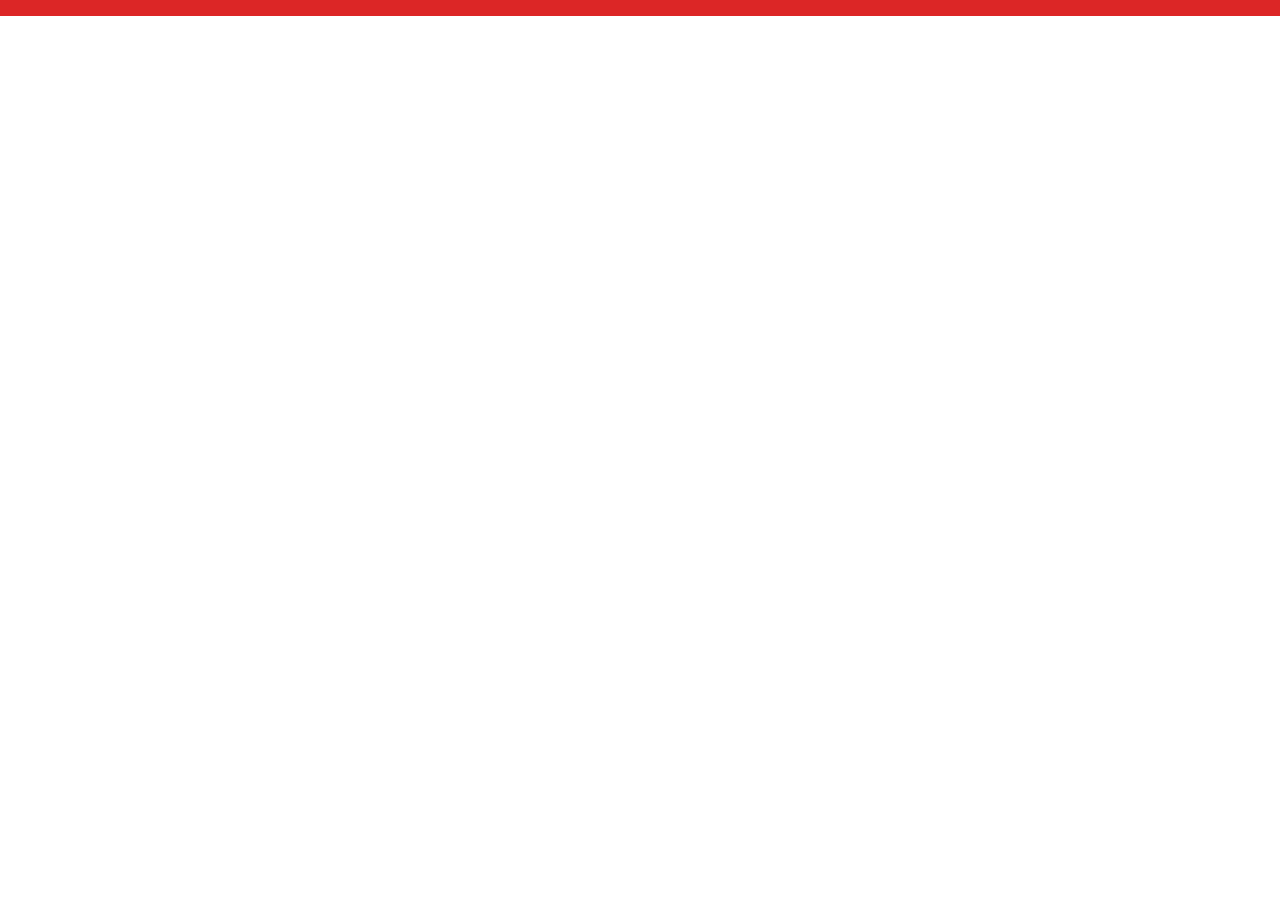
==== index.html @ db2e9e7a "Add files via upload" ====
<!doctype html>
<html lang="pt-br">
    <head>
        <meta charset="utf-8">
        <meta name="viewport" content="width=device-width, initial-scale=1">
        <title>Site Barão Antonina</title>
        <!-- Bootstrap 5 CSS -->
        <link href="https://cdn.jsdelivr.net/npm/bootstrap@5.3.2/dist/css/bootstrap.min.css" rel="stylesheet">
        <!-- Bootstrap Icons -->
        <link rel="stylesheet" href="https://cdn.jsdelivr.net/npm/bootstrap-icons@1.11.1/font/bootstrap-icons.css">
        <!-- Google Fonts -->
        <link href="https://fonts.googleapis.com/css2?family=Inter:wght@300;400;500;600;700&family=Playfair+Display:wght@700;800&display=swap" rel="stylesheet">
        <link href="https://cdn.jsdelivr.net/npm/bootstrap@5.3.8/dist/css/bootstrap.min.css" rel="stylesheet" integrity="sha384-sRIl4kxILFvY47J16cr9ZwB07vP4J8+LH7qKQnuqkuIAvNWLzeN8tE5YBujZqJLB" crossorigin="anonymous">
        <style>
            body {
                font-family: 'inter', sans-serif;
                background-color: white;
            }

            .breaking-new {
                background: #dc2626;
                color: white;
                padding: 0.5rem 0;
                font-size: 0.0rem;
            }

            .ticker-wrap {
                overflow: hidden;
                white-space: nowrap;
            }

            .ticker {
                display: inline-block;
                animation: ticker 30s linear infinite;
            }

            @keyframes ticker {
                0% {transform: translateX(100%);}
                100% {transform: translateX(-100%);}
            }
                
        </style>
    </head>
    <body>
        
        <!-- Breaking news ticker -->
            <div class="breaking-new">
                <div class="container">
                    <div class="d-flex align-intems-center">
                        <span class="badge bg-white text-danger me-3">Útima Notícia</span>
                        <div class="ticker-wrap flex-grow-1">
                            <div class="ticker">
                                📰 Útima notícia do colégio. 👀 Confira no site.
                            </div>
                        </div>
                    </div>
                </div>
            </div>
        
        
        
        
        
        
        <script src="https://cdn.jsdelivr.net/npm/bootstrap@5.3.8/dist/js/bootstrap.bundle.min.js" integrity="sha384-FKyoEForCGlyvwx9Hj09JcYn3nv7wiPVlz7YYwJrWVcXK/BmnVDxM+D2scQbITxI" crossorigin="anonymous"></script>
    </body>
</html>
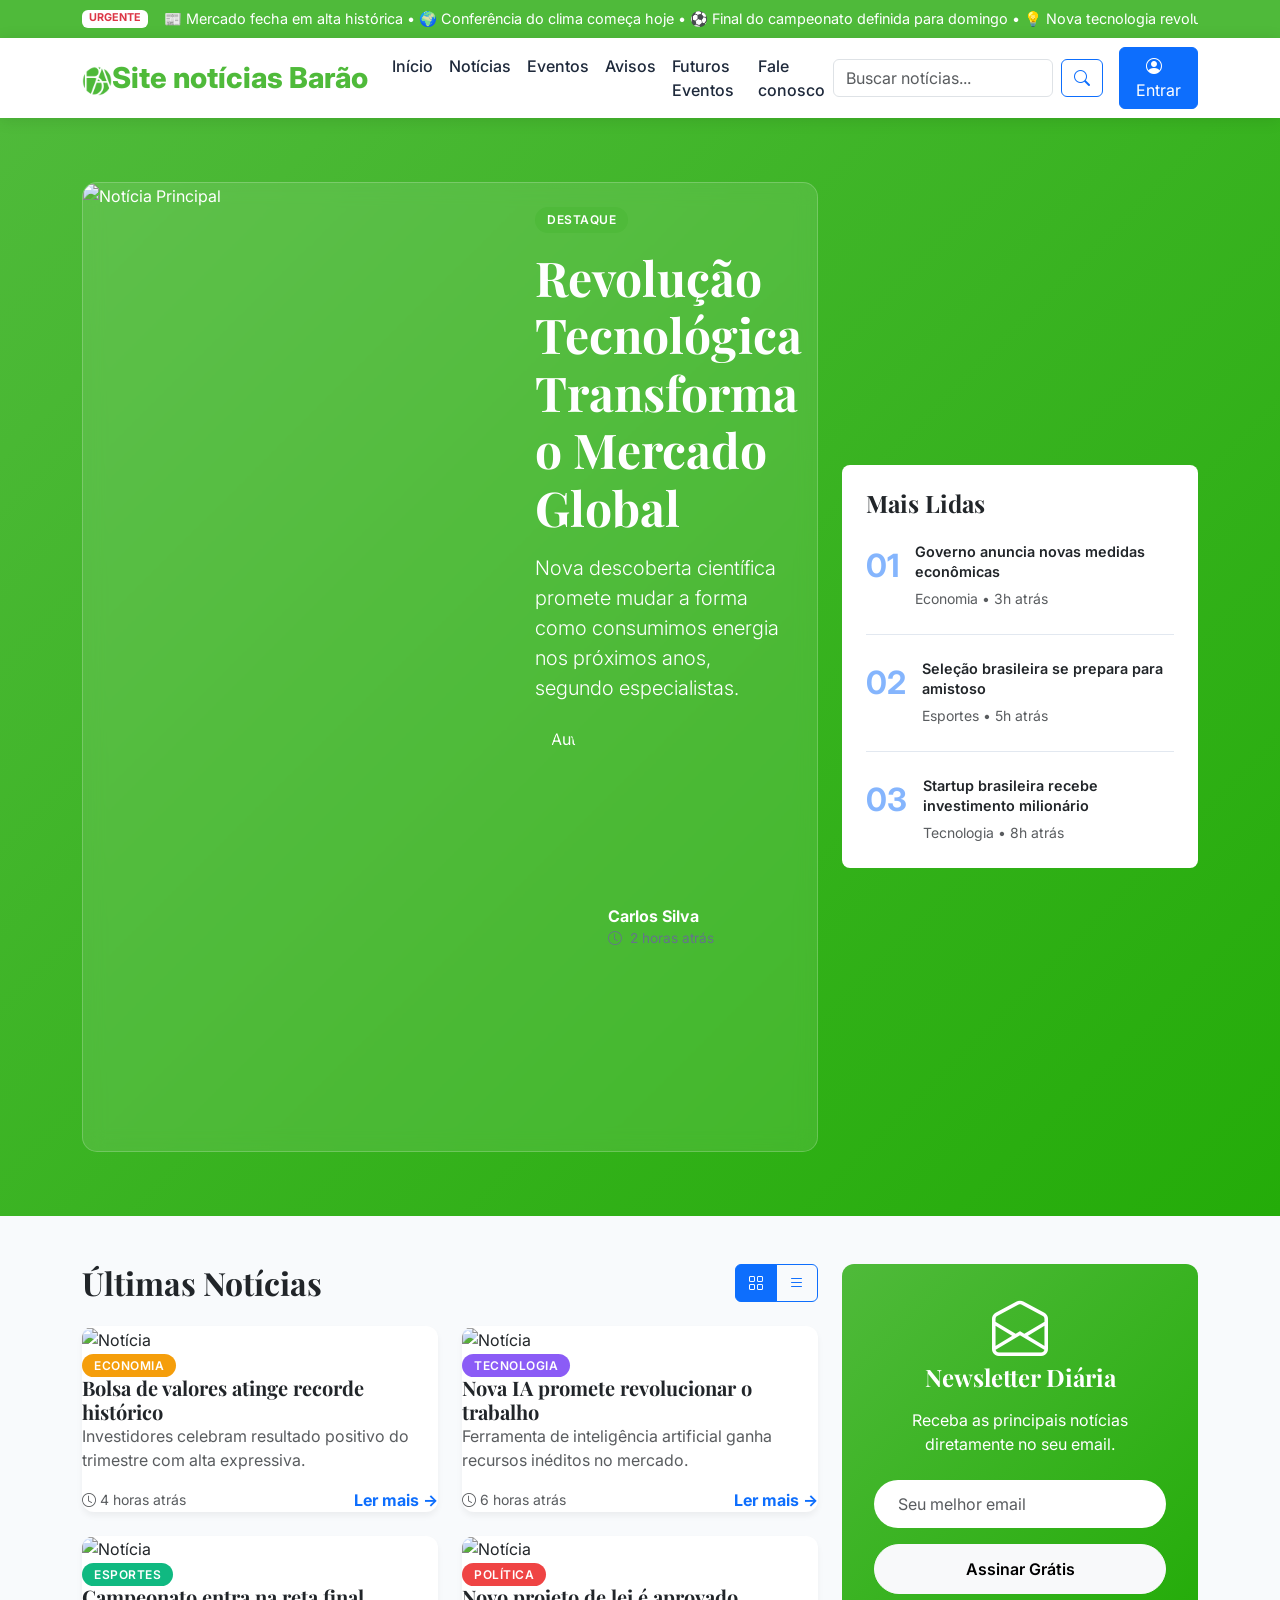
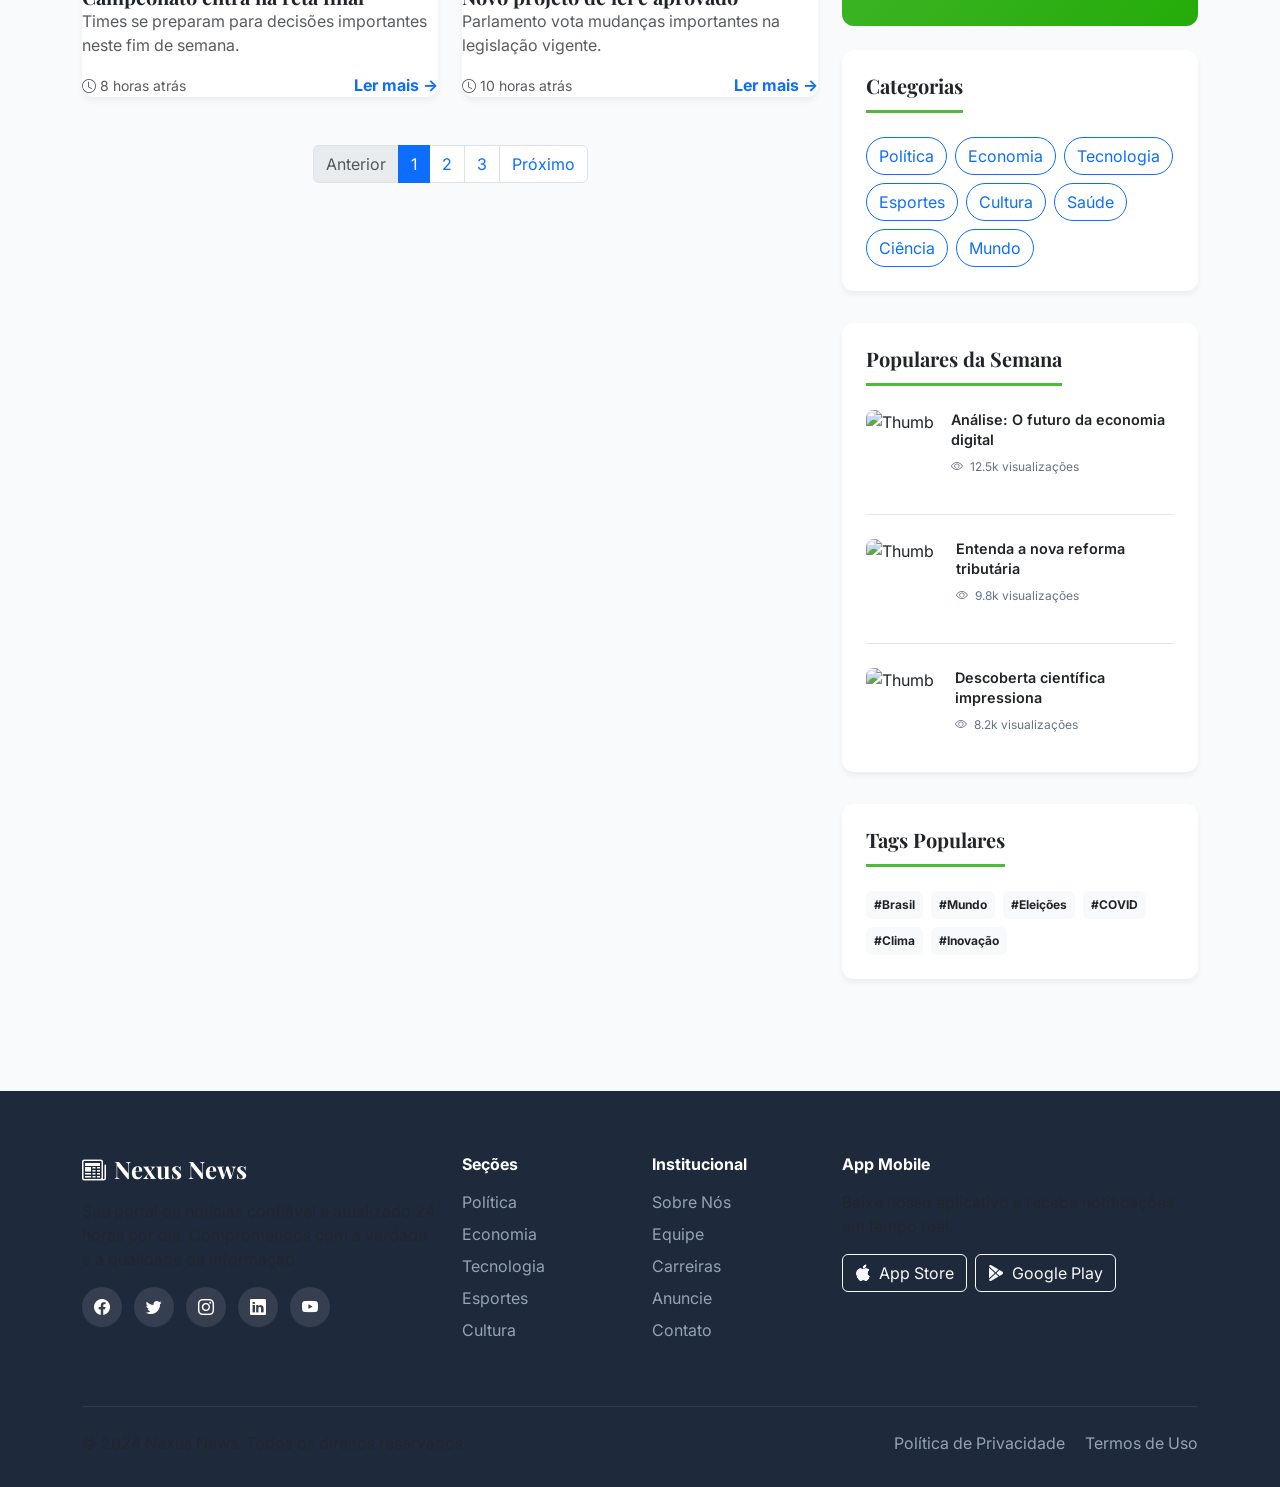
==== commit 40a99e45: "Add files via upload" ====
--- a/index.html
+++ b/index.html
@@ -1,67 +1,626 @@
-<!doctype html>
-<html lang="pt-br">
-    <head>
-        <meta charset="utf-8">
-        <meta name="viewport" content="width=device-width, initial-scale=1">
-        <title>Site Barão Antonina</title>
-        <!-- Bootstrap 5 CSS -->
-        <link href="https://cdn.jsdelivr.net/npm/bootstrap@5.3.2/dist/css/bootstrap.min.css" rel="stylesheet">
-        <!-- Bootstrap Icons -->
-        <link rel="stylesheet" href="https://cdn.jsdelivr.net/npm/bootstrap-icons@1.11.1/font/bootstrap-icons.css">
-        <!-- Google Fonts -->
-        <link href="https://fonts.googleapis.com/css2?family=Inter:wght@300;400;500;600;700&family=Playfair+Display:wght@700;800&display=swap" rel="stylesheet">
-        <link href="https://cdn.jsdelivr.net/npm/bootstrap@5.3.8/dist/css/bootstrap.min.css" rel="stylesheet" integrity="sha384-sRIl4kxILFvY47J16cr9ZwB07vP4J8+LH7qKQnuqkuIAvNWLzeN8tE5YBujZqJLB" crossorigin="anonymous">
-        <style>
-            body {
-                font-family: 'inter', sans-serif;
-                background-color: white;
+<!DOCTYPE html>
+<html lang="pt-BR">
+<head>
+    <meta charset="UTF-8">
+    <meta name="viewport" content="width=device-width, initial-scale=1.0">
+    <title>Nexus News - Notícias em Tempo Real</title>
+    
+    <!-- Bootstrap 5 CSS -->
+    <link href="https://cdn.jsdelivr.net/npm/bootstrap@5.3.2/dist/css/bootstrap.min.css" rel="stylesheet">
+    <!-- Bootstrap Icons -->
+    <link rel="stylesheet" href="https://cdn.jsdelivr.net/npm/bootstrap-icons@1.11.1/font/bootstrap-icons.css">
+    <!-- Google Fonts -->
+    <link href="https://fonts.googleapis.com/css2?family=Inter:wght@300;400;500;600;700&family=Playfair+Display:wght@700;800&display=swap" rel="stylesheet">
+    
+    <style>
+        :root {
+            --primary-color: #4fba3a;
+            --secondary-color: #24ac09;
+            --accent-color: #ffffff;
+            --dark-color: #1e293b;
+            --light-bg: #f8fafc;
+        }
+
+        body {
+            font-family: 'Inter', sans-serif;
+            background-color: var(--light-bg);
+        }
+
+        h1, h2, h3, h4, h5 {
+            font-family: 'Playfair Display', serif;
+        }
+
+        /* Navbar */
+        .navbar {
+            box-shadow: 0 2px 15px rgba(0,0,0,0.1);
+            background: white !important;
+        }
+
+        .navbar-brand {
+            font-weight: 800;
+            font-size: 1.8rem;
+            color: var(--primary-color) !important;
+        }
+
+        .nav-link {
+            font-weight: 500;
+            color: var(--dark-color) !important;
+            transition: color 0.3s;
+        }
+
+        .nav-link:hover {
+            color: var(--primary-color) !important;
+        }
+
+        /* Hero Section */
+        .hero-section {
+            background: linear-gradient(135deg, var(--primary-color) 0%, var(--secondary-color) 100%);
+            color: white;
+            padding: 4rem 0;
+            margin-bottom: 3rem;
+        }
+
+        .hero-card {
+            background: rgba(255,255,255,0.1);
+            backdrop-filter: blur(10px);
+            border-radius: 15px;
+            overflow: hidden;
+            border: 1px solid rgba(255,255,255,0.2);
+        }
+
+        .hero-card img {
+            height: 400px;
+            object-fit: cover;
+        }
+
+        /* News Cards */
+        .news-card {
+            background: white;
+            border-radius: 12px;
+            overflow: hidden;
+            box-shadow: 0 4px 6px rgba(0,0,0,0.05);
+            transition: transform 0.3s, box-shadow 0.3s;
+            height: 100%;
+            border: none;
+        }
+
+        .news-card:hover {
+            transform: translateY(-5px);
+            box-shadow: 0 12px 24px rgba(0,0,0,0.1);
+        }
+
+        .news-card img {
+            height: 220px;
+            object-fit: cover;
+        }
+
+        .category-badge {
+            background: var(--primary-color);
+            color: white;
+            padding: 0.25rem 0.75rem;
+            border-radius: 20px;
+            font-size: 0.75rem;
+            font-weight: 600;
+            text-transform: uppercase;
+            letter-spacing: 0.5px;
+        }
+
+        .category-tech { background: #8b5cf6; }
+        .category-politics { background: #ef4444; }
+        .category-sports { background: #10b981; }
+        .category-business { background: #f59e0b; }
+
+        /* Sidebar */
+        .sidebar-widget {
+            background: white;
+            border-radius: 12px;
+            padding: 1.5rem;
+            margin-bottom: 2rem;
+            box-shadow: 0 4px 6px rgba(0,0,0,0.05);
+        }
+
+        .widget-title {
+            font-weight: 700;
+            margin-bottom: 1.5rem;
+            padding-bottom: 0.75rem;
+            border-bottom: 3px solid var(--primary-color);
+            display: inline-block;
+        }
+
+        .news-list-item {
+            display: flex;
+            gap: 1rem;
+            margin-bottom: 1.5rem;
+            padding-bottom: 1.5rem;
+            border-bottom: 1px solid #e2e8f0;
+        }
+
+        .news-list-item:last-child {
+            border-bottom: none;
+            margin-bottom: 0;
+            padding-bottom: 0;
+        }
+
+        .news-list-item img {
+            width: 80px;
+            height: 80px;
+            object-fit: cover;
+            border-radius: 8px;
+        }
+
+        .news-list-item h6 {
+            font-size: 0.9rem;
+            font-weight: 600;
+            line-height: 1.4;
+            margin-bottom: 0.5rem;
+        }
+
+        .news-list-item .meta {
+            font-size: 0.75rem;
+            color: #64748b;
+        }
+
+        /* Newsletter */
+        .newsletter-box {
+            background: linear-gradient(135deg, var(--primary-color), var(--secondary-color));
+            color: white;
+            border-radius: 12px;
+            padding: 2rem;
+            text-align: center;
+        }
+
+        .newsletter-box input {
+            border-radius: 25px;
+            border: none;
+            padding: 0.75rem 1.5rem;
+        }
+
+        .newsletter-box button {
+            border-radius: 25px;
+            padding: 0.75rem 2rem;
+            font-weight: 600;
+        }
+
+        /* Footer */
+        footer {
+            background: var(--dark-color);
+            color: white;
+            padding: 4rem 0 2rem;
+            margin-top: 5rem;
+        }
+
+        .footer-link {
+            color: #94a3b8;
+            text-decoration: none;
+            transition: color 0.3s;
+        }
+
+        .footer-link:hover {
+            color: white;
+        }
+
+        .social-icon {
+            width: 40px;
+            height: 40px;
+            background: rgba(255,255,255,0.1);
+            border-radius: 50%;
+            display: inline-flex;
+            align-items: center;
+            justify-content: center;
+            color: white;
+            margin-right: 0.5rem;
+            transition: background 0.3s;
+        }
+
+        .social-icon:hover {
+            background: var(--primary-color);
+            color: white;
+        }
+
+        /* Date Badge */
+        .date-badge {
+            color: #64748b;
+            font-size: 0.85rem;
+            display: flex;
+            align-items: center;
+            gap: 0.5rem;
+        }
+
+        /* Breaking News Ticker */
+        .breaking-news {
+            background: #4fba3a;
+            color: white;
+            padding: 0.5rem 0;
+            font-size: 0.9rem;
+        }
+
+        .ticker-wrap {
+            overflow: hidden;
+            white-space: nowrap;
+        }
+
+        .ticker {
+            display: inline-block;
+            animation: ticker 30s linear infinite;
+        }
+
+        @keyframes ticker {
+            0% { transform: translateX(100%); }
+            100% { transform: translateX(-100%); }
+        }
+
+        /* Responsive */
+        @media (max-width: 768px) {
+            .hero-card img {
+                height: 250px;
             }
-
-            .breaking-new {
-                background: #dc2626;
-                color: white;
-                padding: 0.5rem 0;
-                font-size: 0.0rem;
-            }
-
-            .ticker-wrap {
-                overflow: hidden;
-                white-space: nowrap;
-            }
-
-            .ticker {
-                display: inline-block;
-                animation: ticker 30s linear infinite;
-            }
-
-            @keyframes ticker {
-                0% {transform: translateX(100%);}
-                100% {transform: translateX(-100%);}
-            }
-                
-        </style>
-    </head>
-    <body>
-        
-        <!-- Breaking news ticker -->
-            <div class="breaking-new">
-                <div class="container">
-                    <div class="d-flex align-intems-center">
-                        <span class="badge bg-white text-danger me-3">Útima Notícia</span>
-                        <div class="ticker-wrap flex-grow-1">
-                            <div class="ticker">
-                                📰 Útima notícia do colégio. 👀 Confira no site.
-                            </div>
-                        </div>
+        }
+    </style>
+</head>
+<body>
+
+    <!-- Breaking News Ticker -->
+    <div class="breaking-news">
+        <div class="container">
+            <div class="d-flex align-items-center">
+                <span class="badge bg-white text-danger me-3">URGENTE</span>
+                <div class="ticker-wrap flex-grow-1">
+                    <div class="ticker">
+                        📰 Mercado fecha em alta histórica • 🌍 Conferência do clima começa hoje • ⚽ Final do campeonato definida para domingo • 💡 Nova tecnologia revoluciona setor de energia
                     </div>
                 </div>
             </div>
-        
-        
-        
-        
-        
-        
-        <script src="https://cdn.jsdelivr.net/npm/bootstrap@5.3.8/dist/js/bootstrap.bundle.min.js" integrity="sha384-FKyoEForCGlyvwx9Hj09JcYn3nv7wiPVlz7YYwJrWVcXK/BmnVDxM+D2scQbITxI" crossorigin="anonymous"></script>
-    </body>
-</html>+        </div>
+    </div>
+
+    <!-- Navbar -->
+    <nav class="navbar navbar-expand-lg navbar-light sticky-top">
+        <div class="container">
+            <a class="navbar-brand" href="#">
+                <img src="img/logo-barao.png" alt="" width="30px">Site notícias Barão
+            </a>
+            <button class="navbar-toggler" type="button" data-bs-toggle="collapse" data-bs-target="#navbarNav">
+                <span class="navbar-toggler-icon"></span>
+            </button>
+            <div class="collapse navbar-collapse" id="navbarNav">
+                <ul class="navbar-nav me-auto mb-2 mb-lg-0">
+                    <li class="nav-item">
+                        <a class="nav-link active" href="#">Início</a>
+                    </li>
+                    <li class="nav-item">
+                        <a class="nav-link" href="#">Notícias</a>
+                    </li>
+                    <li class="nav-item">
+                        <a class="nav-link" href="#">Eventos</a>
+                    </li>
+                    <li class="nav-item">
+                        <a class="nav-link" href="#">Avisos</a>
+                    </li>
+                    <li class="nav-item">
+                        <a class="nav-link" href="#">Futuros Eventos</a>
+                    </li>
+                    <li class="nav-item">
+                        <a class="nav-link" href="#">Fale conosco</a>
+                    </li>
+                </ul>
+                <form class="d-flex" role="search">
+                    <input class="form-control me-2" type="search" placeholder="Buscar notícias..." aria-label="Search">
+                    <button class="btn btn-outline-primary" type="submit"><i class="bi bi-search"></i></button>
+                </form>
+                <div class="ms-3">
+                    <button class="btn btn-primary"><i class="bi bi-person-circle me-2"></i>Entrar</button>
+                </div>
+            </div>
+        </div>
+    </nav>
+
+    <!-- Hero Section -->
+    <section class="hero-section">
+        <div class="container">
+            <div class="row align-items-center">
+                <div class="col-lg-8">
+                    <div class="hero-card">
+                        <div class="row g-0">
+                            <div class="col-md-7">
+                                <img src="https://images.unsplash.com/photo-1504711434969-e33886168f5c?w=800&h=600&fit=crop" class="img-fluid" alt="Notícia Principal">
+                            </div>
+                            <div class="col-md-5 p-4 d-flex flex-column justify-content-center">
+                                <span class="category-badge mb-3 align-self-start">Destaque</span>
+                                <h1 class="display-5 fw-bold mb-3">Revolução Tecnológica Transforma o Mercado Global</h1>
+                                <p class="lead mb-4">Nova descoberta científica promete mudar a forma como consumimos energia nos próximos anos, segundo especialistas.</p>
+                                <div class="d-flex align-items-center gap-3">
+                                    <img src="https://i.pravatar.cc/40?img=12" class="rounded-circle" alt="Autor">
+                                    <div>
+                                        <div class="fw-bold">Carlos Silva</div>
+                                        <div class="date-badge"><i class="bi bi-clock"></i> 2 horas atrás</div>
+                                    </div>
+                                </div>
+                            </div>
+                        </div>
+                    </div>
+                </div>
+                <div class="col-lg-4 mt-4 mt-lg-0">
+                    <div class="bg-white text-dark p-4 rounded-3 h-100">
+                        <h4 class="fw-bold mb-4">Mais Lidas</h4>
+                        <div class="news-list-item">
+                            <span class="fs-2 fw-bold text-primary opacity-50">01</span>
+                            <div>
+                                <h6 class="mb-1">Governo anuncia novas medidas econômicas</h6>
+                                <small class="text-muted">Economia • 3h atrás</small>
+                            </div>
+                        </div>
+                        <div class="news-list-item">
+                            <span class="fs-2 fw-bold text-primary opacity-50">02</span>
+                            <div>
+                                <h6 class="mb-1">Seleção brasileira se prepara para amistoso</h6>
+                                <small class="text-muted">Esportes • 5h atrás</small>
+                            </div>
+                        </div>
+                        <div class="news-list-item">
+                            <span class="fs-2 fw-bold text-primary opacity-50">03</span>
+                            <div>
+                                <h6 class="mb-1">Startup brasileira recebe investimento milionário</h6>
+                                <small class="text-muted">Tecnologia • 8h atrás</small>
+                            </div>
+                        </div>
+                    </div>
+                </div>
+            </div>
+        </div>
+    </section>
+
+    <!-- Main Content -->
+    <div class="container">
+        <div class="row">
+            <!-- News Grid -->
+            <div class="col-lg-8">
+                <div class="d-flex justify-content-between align-items-center mb-4">
+                    <h2 class="fw-bold mb-0">Últimas Notícias</h2>
+                    <div class="btn-group">
+                        <button class="btn btn-outline-primary active"><i class="bi bi-grid"></i></button>
+                        <button class="btn btn-outline-primary"><i class="bi bi-list"></i></button>
+                    </div>
+                </div>
+
+                <div class="row g-4">
+                    <!-- News Card 1 -->
+                    <div class="col-md-6">
+                        <div class="news-card">
+                            <img src="https://images.unsplash.com/photo-1486406146926-c627a92ad1ab?w=600&h=400&fit=crop" class="card-img-top" alt="Notícia">
+                            <div class="card-body">
+                                <span class="category-badge category-business mb-2">Economia</span>
+                                <h5 class="card-title fw-bold">Bolsa de valores atinge recorde histórico</h5>
+                                <p class="card-text text-muted">Investidores celebram resultado positivo do trimestre com alta expressiva.</p>
+                                <div class="d-flex justify-content-between align-items-center mt-3">
+                                    <small class="text-muted"><i class="bi bi-clock me-1"></i>4 horas atrás</small>
+                                    <a href="#" class="text-primary text-decoration-none fw-bold">Ler mais →</a>
+                                </div>
+                            </div>
+                        </div>
+                    </div>
+
+                    <!-- News Card 2 -->
+                    <div class="col-md-6">
+                        <div class="news-card">
+                            <img src="https://images.unsplash.com/photo-1519389950473-47ba0277781c?w=600&h=400&fit=crop" class="card-img-top" alt="Notícia">
+                            <div class="card-body">
+                                <span class="category-badge category-tech mb-2">Tecnologia</span>
+                                <h5 class="card-title fw-bold">Nova IA promete revolucionar o trabalho</h5>
+                                <p class="card-text text-muted">Ferramenta de inteligência artificial ganha recursos inéditos no mercado.</p>
+                                <div class="d-flex justify-content-between align-items-center mt-3">
+                                    <small class="text-muted"><i class="bi bi-clock me-1"></i>6 horas atrás</small>
+                                    <a href="#" class="text-primary text-decoration-none fw-bold">Ler mais →</a>
+                                </div>
+                            </div>
+                        </div>
+                    </div>
+
+                    <!-- News Card 3 -->
+                    <div class="col-md-6">
+                        <div class="news-card">
+                            <img src="https://images.unsplash.com/photo-1461896836934-ffe607ba8211?w=600&h=400&fit=crop" class="card-img-top" alt="Notícia">
+                            <div class="card-body">
+                                <span class="category-badge category-sports mb-2">Esportes</span>
+                                <h5 class="card-title fw-bold">Campeonato entra na reta final</h5>
+                                <p class="card-text text-muted">Times se preparam para decisões importantes neste fim de semana.</p>
+                                <div class="d-flex justify-content-between align-items-center mt-3">
+                                    <small class="text-muted"><i class="bi bi-clock me-1"></i>8 horas atrás</small>
+                                    <a href="#" class="text-primary text-decoration-none fw-bold">Ler mais →</a>
+                                </div>
+                            </div>
+                        </div>
+                    </div>
+
+                    <!-- News Card 4 -->
+                    <div class="col-md-6">
+                        <div class="news-card">
+                            <img src="https://images.unsplash.com/photo-1529107386315-e1a2ed48a620?w=600&h=400&fit=crop" class="card-img-top" alt="Notícia">
+                            <div class="card-body">
+                                <span class="category-badge category-politics mb-2">Política</span>
+                                <h5 class="card-title fw-bold">Novo projeto de lei é aprovado</h5>
+                                <p class="card-text text-muted">Parlamento vota mudanças importantes na legislação vigente.</p>
+                                <div class="d-flex justify-content-between align-items-center mt-3">
+                                    <small class="text-muted"><i class="bi bi-clock me-1"></i>10 horas atrás</small>
+                                    <a href="#" class="text-primary text-decoration-none fw-bold">Ler mais →</a>
+                                </div>
+                            </div>
+                        </div>
+                    </div>
+                </div>
+
+                <!-- Pagination -->
+                <nav class="mt-5">
+                    <ul class="pagination justify-content-center">
+                        <li class="page-item disabled"><a class="page-link" href="#">Anterior</a></li>
+                        <li class="page-item active"><a class="page-link" href="#">1</a></li>
+                        <li class="page-item"><a class="page-link" href="#">2</a></li>
+                        <li class="page-item"><a class="page-link" href="#">3</a></li>
+                        <li class="page-item"><a class="page-link" href="#">Próximo</a></li>
+                    </ul>
+                </nav>
+            </div>
+
+            <!-- Sidebar -->
+            <div class="col-lg-4">
+                <!-- Newsletter -->
+                <div class="newsletter-box mb-4">
+                    <i class="bi bi-envelope-open display-4 mb-3"></i>
+                    <h4 class="fw-bold mb-3">Newsletter Diária</h4>
+                    <p class="mb-4">Receba as principais notícias diretamente no seu email.</p>
+                    <form>
+                        <div class="mb-3">
+                            <input type="email" class="form-control" placeholder="Seu melhor email">
+                        </div>
+                        <button type="submit" class="btn btn-light w-100">Assinar Grátis</button>
+                    </form>
+                </div>
+
+                <!-- Categories -->
+                <div class="sidebar-widget">
+                    <h5 class="widget-title">Categorias</h5>
+                    <div class="d-flex flex-wrap gap-2">
+                        <a href="#" class="btn btn-outline-primary rounded-pill">Política</a>
+                        <a href="#" class="btn btn-outline-primary rounded-pill">Economia</a>
+                        <a href="#" class="btn btn-outline-primary rounded-pill">Tecnologia</a>
+                        <a href="#" class="btn btn-outline-primary rounded-pill">Esportes</a>
+                        <a href="#" class="btn btn-outline-primary rounded-pill">Cultura</a>
+                        <a href="#" class="btn btn-outline-primary rounded-pill">Saúde</a>
+                        <a href="#" class="btn btn-outline-primary rounded-pill">Ciência</a>
+                        <a href="#" class="btn btn-outline-primary rounded-pill">Mundo</a>
+                    </div>
+                </div>
+
+                <!-- Popular Posts -->
+                <div class="sidebar-widget">
+                    <h5 class="widget-title">Populares da Semana</h5>
+                    
+                    <div class="news-list-item">
+                        <img src="https://images.unsplash.com/photo-1551288049-bebda4e38f71?w=150&h=150&fit=crop" alt="Thumb">
+                        <div>
+                            <h6>Análise: O futuro da economia digital</h6>
+                            <div class="meta"><i class="bi bi-eye me-1"></i> 12.5k visualizações</div>
+                        </div>
+                    </div>
+
+                    <div class="news-list-item">
+                        <img src="https://images.unsplash.com/photo-1541534741688-6078c6bfb5c5?w=150&h=150&fit=crop" alt="Thumb">
+                        <div>
+                            <h6>Entenda a nova reforma tributária</h6>
+                            <div class="meta"><i class="bi bi-eye me-1"></i> 9.8k visualizações</div>
+                        </div>
+                    </div>
+
+                    <div class="news-list-item">
+                        <img src="https://images.unsplash.com/photo-1579952363873-27f3bade9f55?w=150&h=150&fit=crop" alt="Thumb">
+                        <div>
+                            <h6>Descoberta científica impressiona</h6>
+                            <div class="meta"><i class="bi bi-eye me-1"></i> 8.2k visualizações</div>
+                        </div>
+                    </div>
+                </div>
+
+                <!-- Tags -->
+                <div class="sidebar-widget">
+                    <h5 class="widget-title">Tags Populares</h5>
+                    <div class="d-flex flex-wrap gap-2">
+                        <span class="badge bg-light text-dark p-2">#Brasil</span>
+                        <span class="badge bg-light text-dark p-2">#Mundo</span>
+                        <span class="badge bg-light text-dark p-2">#Eleições</span>
+                        <span class="badge bg-light text-dark p-2">#COVID</span>
+                        <span class="badge bg-light text-dark p-2">#Clima</span>
+                        <span class="badge bg-light text-dark p-2">#Inovação</span>
+                    </div>
+                </div>
+            </div>
+        </div>
+    </div>
+
+    <!-- Footer -->
+    <footer>
+        <div class="container">
+            <div class="row">
+                <div class="col-lg-4 mb-4">
+                    <h4 class="fw-bold mb-3"><i class="bi bi-newspaper me-2"></i>Nexus News</h4>
+                    <p class="text-muted">Seu portal de notícias confiável e atualizado 24 horas por dia. Comprometidos com a verdade e a qualidade da informação.</p>
+                    <div class="mt-3">
+                        <a href="#" class="social-icon"><i class="bi bi-facebook"></i></a>
+                        <a href="#" class="social-icon"><i class="bi bi-twitter"></i></a>
+                        <a href="#" class="social-icon"><i class="bi bi-instagram"></i></a>
+                        <a href="#" class="social-icon"><i class="bi bi-linkedin"></i></a>
+                        <a href="#" class="social-icon"><i class="bi bi-youtube"></i></a>
+                    </div>
+                </div>
+                <div class="col-lg-2 col-md-6 mb-4">
+                    <h6 class="fw-bold mb-3">Seções</h6>
+                    <ul class="list-unstyled">
+                        <li class="mb-2"><a href="#" class="footer-link">Política</a></li>
+                        <li class="mb-2"><a href="#" class="footer-link">Economia</a></li>
+                        <li class="mb-2"><a href="#" class="footer-link">Tecnologia</a></li>
+                        <li class="mb-2"><a href="#" class="footer-link">Esportes</a></li>
+                        <li class="mb-2"><a href="#" class="footer-link">Cultura</a></li>
+                    </ul>
+                </div>
+                <div class="col-lg-2 col-md-6 mb-4">
+                    <h6 class="fw-bold mb-3">Institucional</h6>
+                    <ul class="list-unstyled">
+                        <li class="mb-2"><a href="#" class="footer-link">Sobre Nós</a></li>
+                        <li class="mb-2"><a href="#" class="footer-link">Equipe</a></li>
+                        <li class="mb-2"><a href="#" class="footer-link">Carreiras</a></li>
+                        <li class="mb-2"><a href="#" class="footer-link">Anuncie</a></li>
+                        <li class="mb-2"><a href="#" class="footer-link">Contato</a></li>
+                    </ul>
+                </div>
+                <div class="col-lg-4 col-md-6 mb-4">
+                    <h6 class="fw-bold mb-3">App Mobile</h6>
+                    <p class="text-muted">Baixe nosso aplicativo e receba notificações em tempo real.</p>
+                    <div class="d-flex gap-2">
+                        <button class="btn btn-outline-light">
+                            <i class="bi bi-apple me-2"></i>App Store
+                        </button>
+                        <button class="btn btn-outline-light">
+                            <i class="bi bi-google-play me-2"></i>Google Play
+                        </button>
+                    </div>
+                </div>
+            </div>
+            <hr class="my-4 border-secondary">
+            <div class="row align-items-center">
+                <div class="col-md-6 text-center text-md-start">
+                    <p class="mb-0 text-muted">&copy; 2024 Nexus News. Todos os direitos reservados.</p>
+                </div>
+                <div class="col-md-6 text-center text-md-end mt-3 mt-md-0">
+                    <a href="#" class="footer-link me-3">Política de Privacidade</a>
+                    <a href="#" class="footer-link">Termos de Uso</a>
+                </div>
+            </div>
+        </div>
+    </footer>
+
+    <!-- Bootstrap JS -->
+    <script src="https://cdn.jsdelivr.net/npm/bootstrap@5.3.2/dist/js/bootstrap.bundle.min.js"></script>
+    
+    <!-- Custom JS -->
+    <script>
+        // Ativar tooltips
+        var tooltipTriggerList = [].slice.call(document.querySelectorAll('[data-bs-toggle="tooltip"]'))
+        var tooltipList = tooltipTriggerList.map(function (tooltipTriggerEl) {
+            return new bootstrap.Tooltip(tooltipTriggerEl)
+        })
+
+        // Animação suave ao scroll
+        document.querySelectorAll('a[href^="#"]').forEach(anchor => {
+            anchor.addEventListener('click', function (e) {
+                e.preventDefault();
+                const target = document.querySelector(this.getAttribute('href'));
+                if (target) {
+                    target.scrollIntoView({
+                        behavior: 'smooth'
+                    });
+                }
+            });
+        });
+    </script>
+</body>
+</html>
+
+
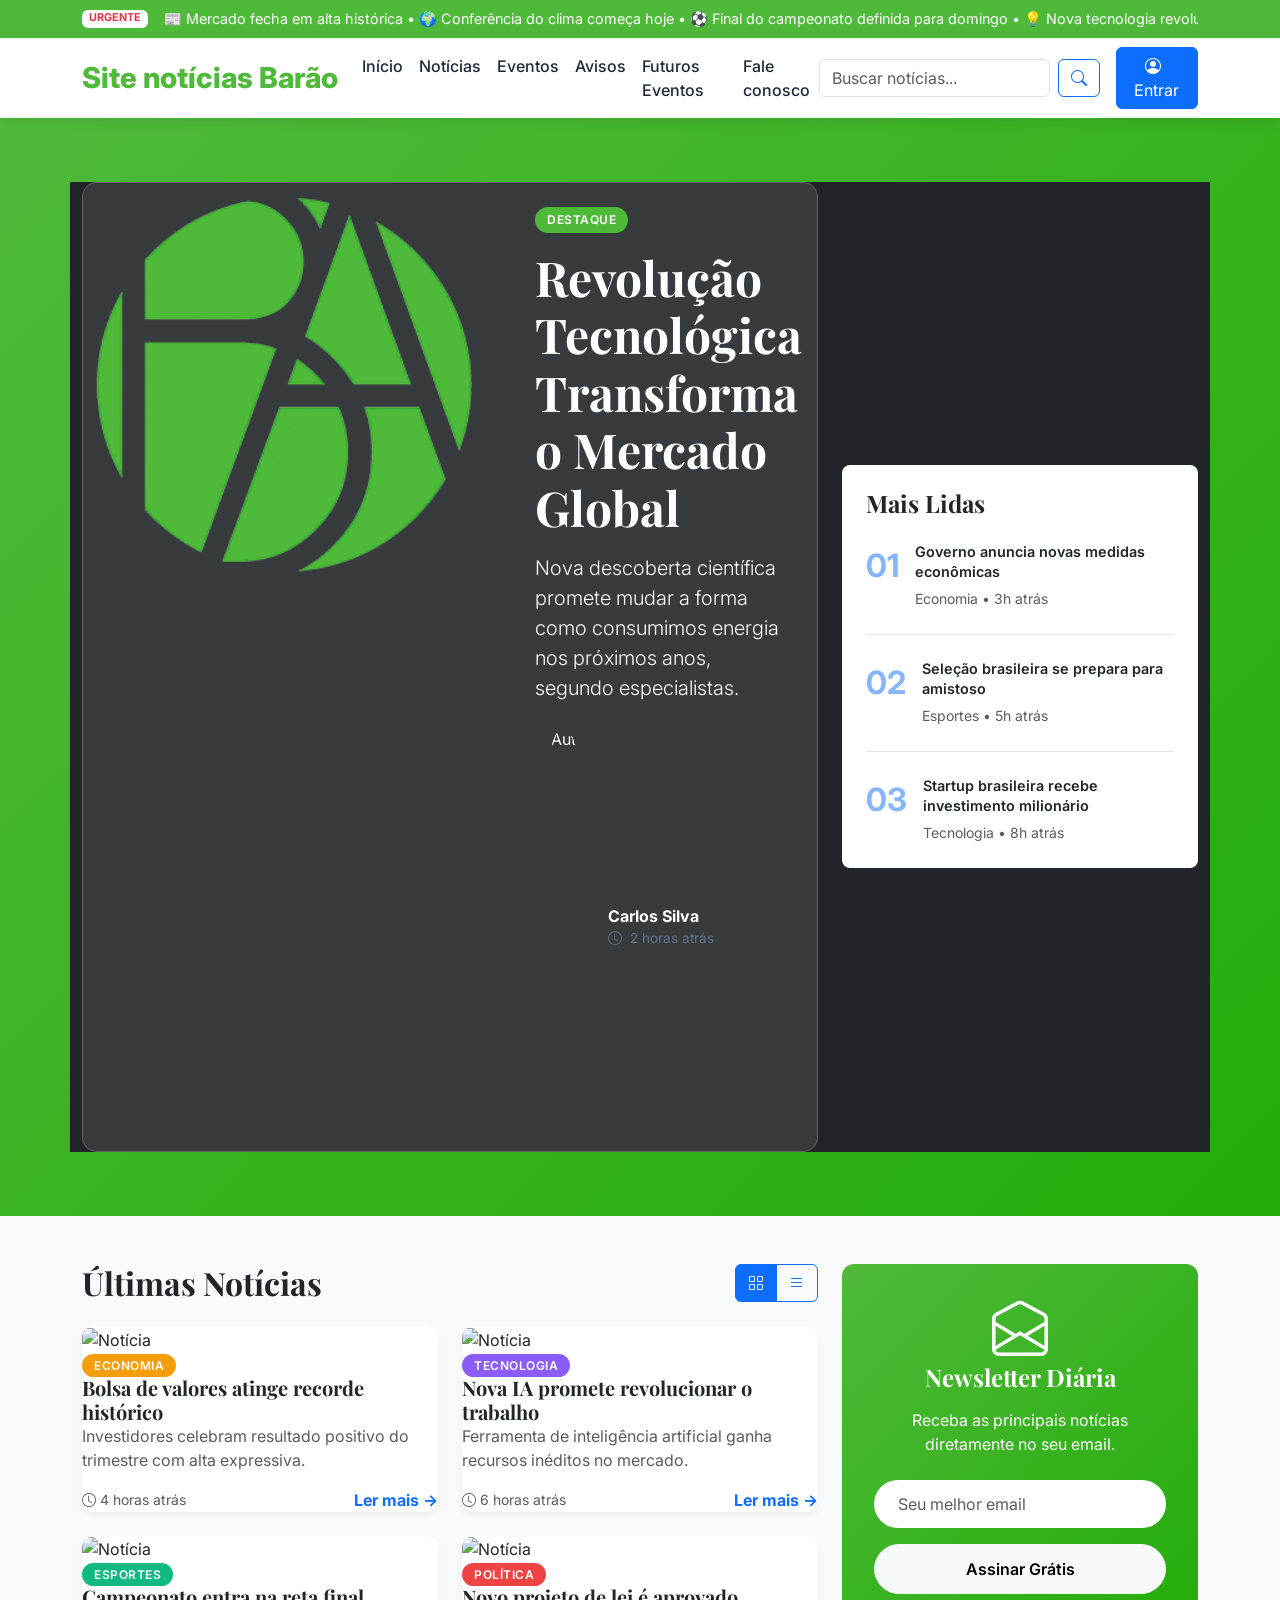
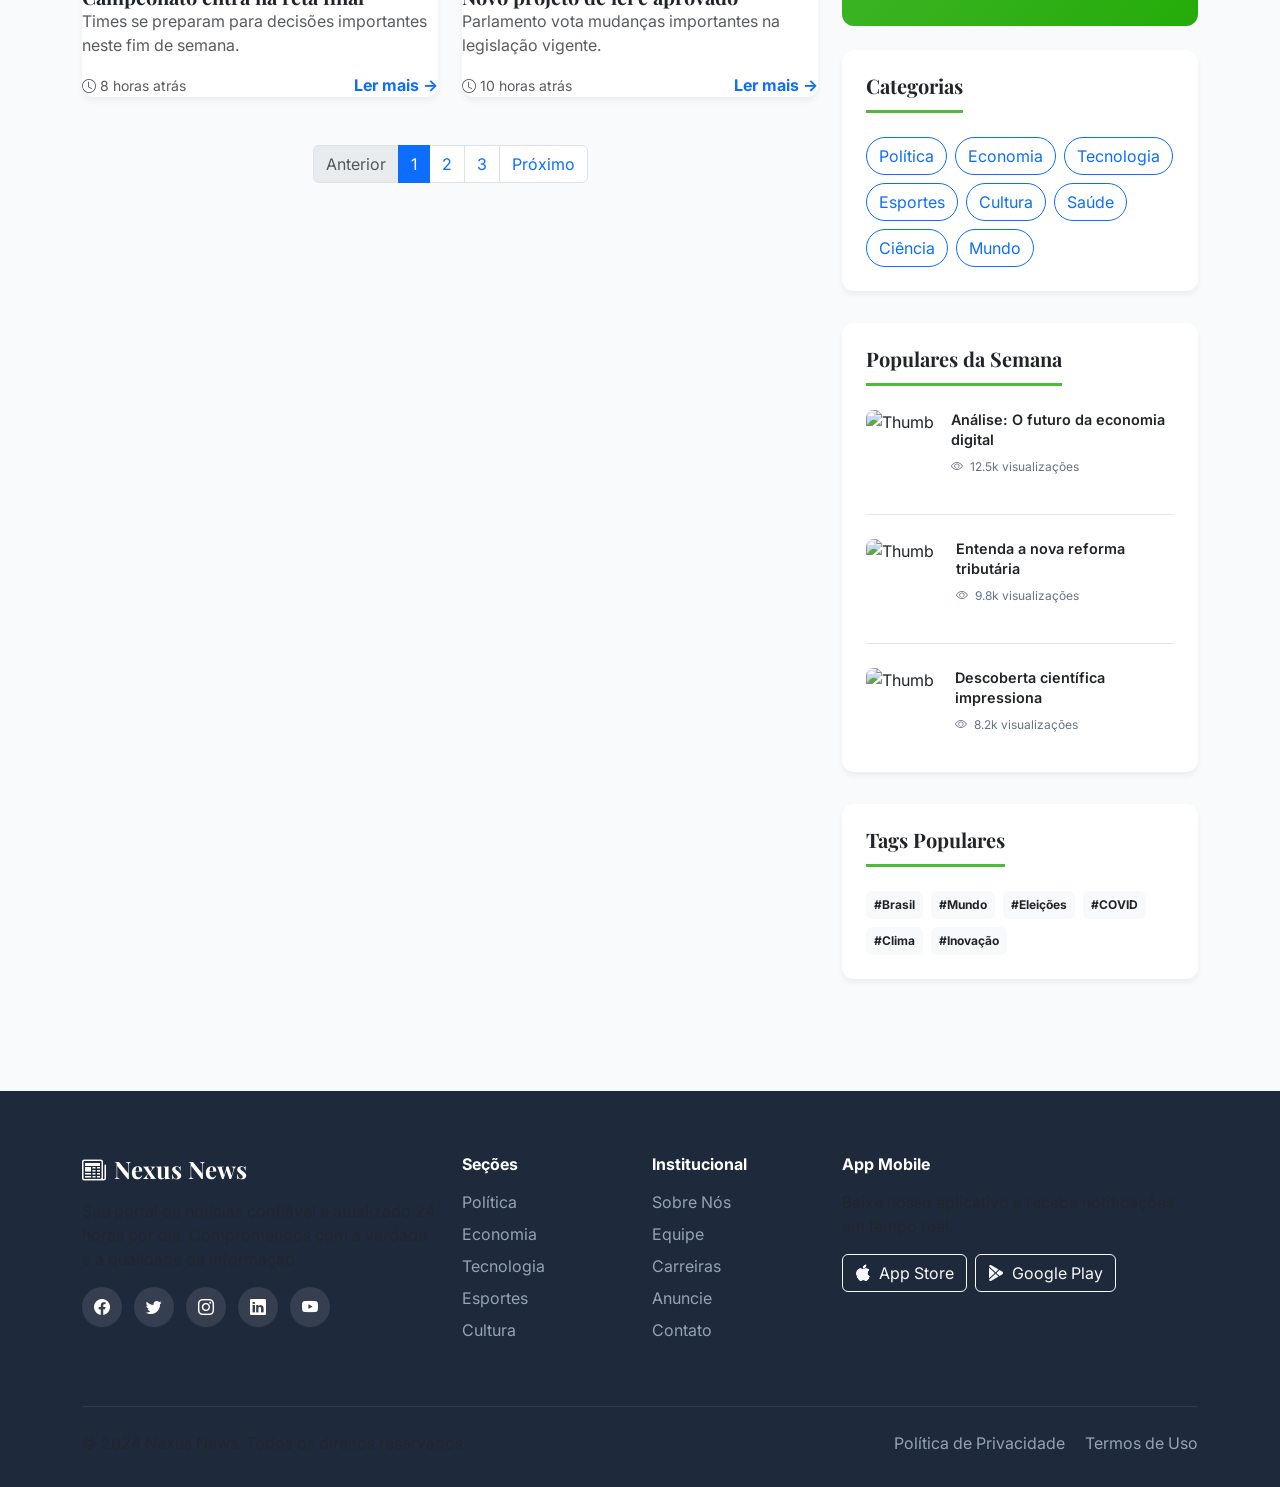
==== commit 4d3b4280: "Add files via upload" ====
--- a/index.html
+++ b/index.html
@@ -277,7 +277,7 @@
     <nav class="navbar navbar-expand-lg navbar-light sticky-top">
         <div class="container">
             <a class="navbar-brand" href="#">
-                <img src="img/logo-barao.png" alt="" width="30px">Site notícias Barão
+                Site notícias Barão
             </a>
             <button class="navbar-toggler" type="button" data-bs-toggle="collapse" data-bs-target="#navbarNav">
                 <span class="navbar-toggler-icon"></span>
@@ -317,12 +317,12 @@
     <!-- Hero Section -->
     <section class="hero-section">
         <div class="container">
-            <div class="row align-items-center">
+            <div class="row align-items-center bg-dark">
                 <div class="col-lg-8">
                     <div class="hero-card">
                         <div class="row g-0">
                             <div class="col-md-7">
-                                <img src="https://images.unsplash.com/photo-1504711434969-e33886168f5c?w=800&h=600&fit=crop" class="img-fluid" alt="Notícia Principal">
+                                <img src="img/logo-barao.png" alt="" class="img-fluid">
                             </div>
                             <div class="col-md-5 p-4 d-flex flex-column justify-content-center">
                                 <span class="category-badge mb-3 align-self-start">Destaque</span>
